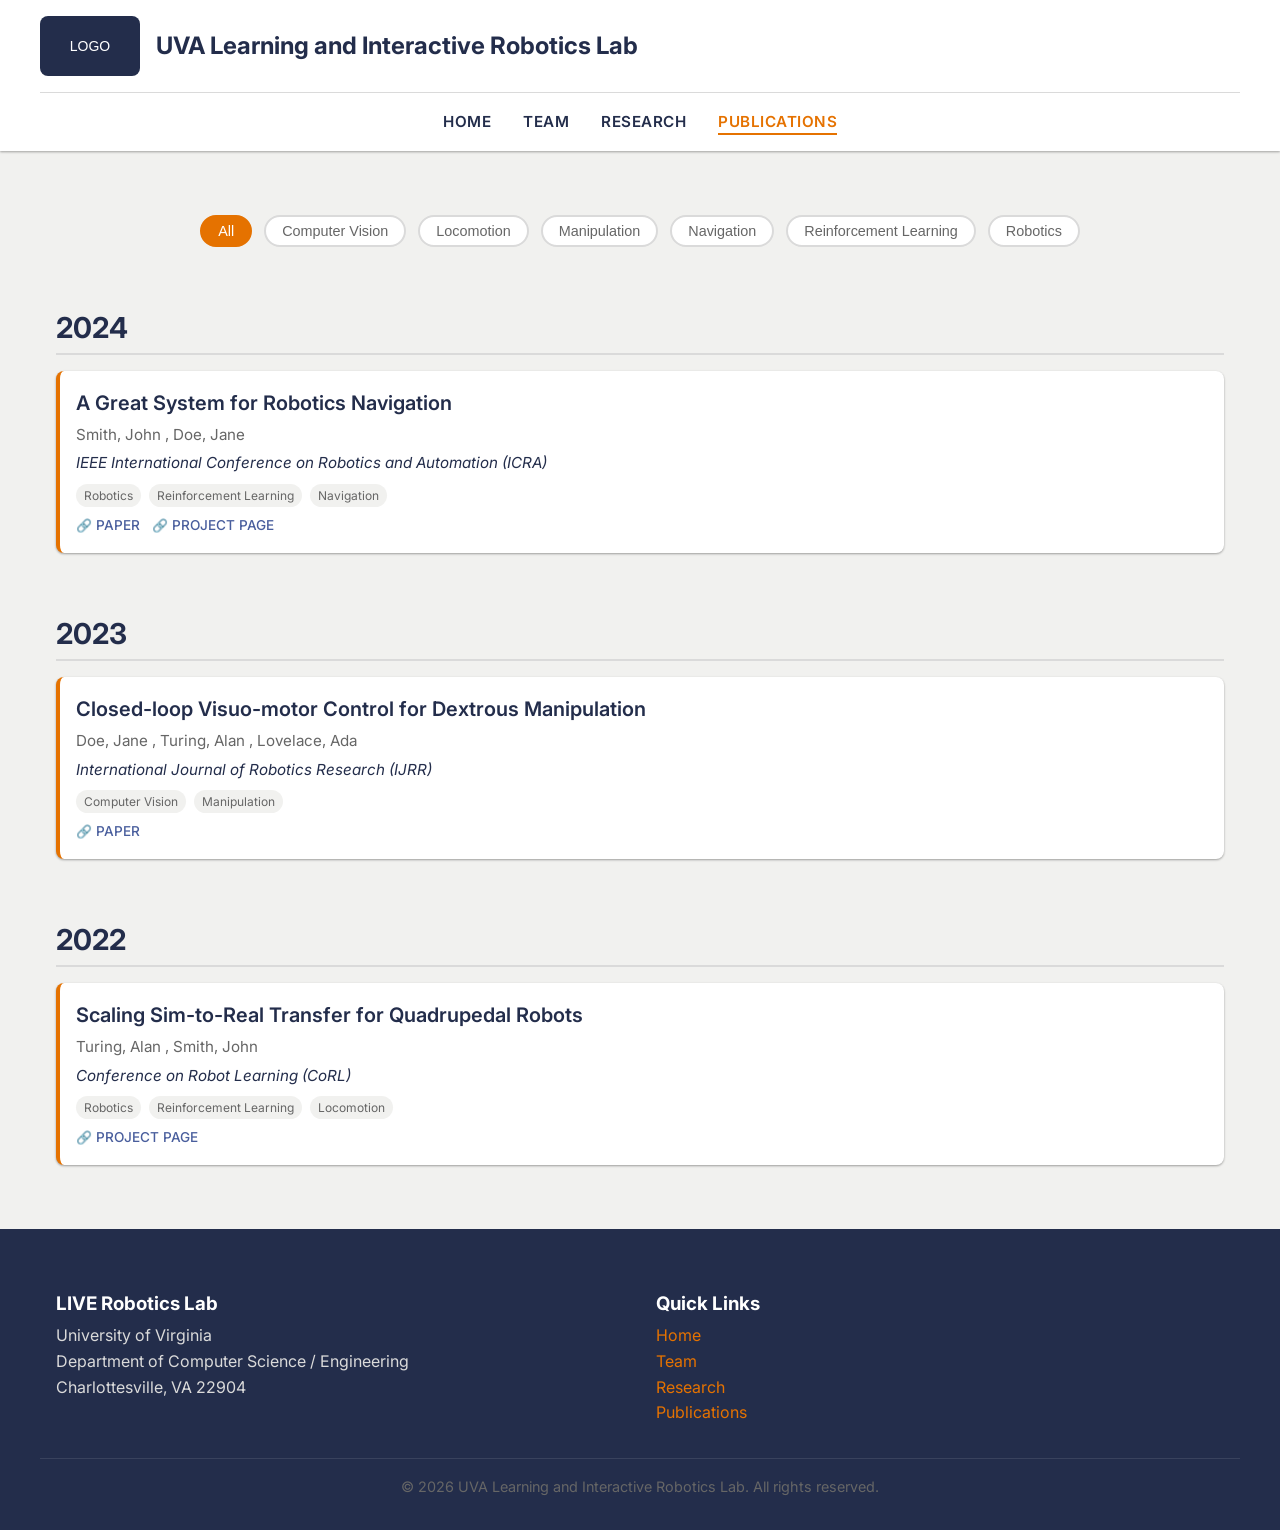
==== publications.html @ df8d678a "website skeleton" ====
<!DOCTYPE html>
<html lang="en">

<head>
    <meta charset="UTF-8">
    <meta name="viewport" content="width=device-width, initial-scale=1.0">
    <title>Publications | LIVE Robotics - UVA</title>
    <!-- Fonts -->
    <link rel="preconnect" href="https://fonts.googleapis.com">
    <link rel="preconnect" href="https://fonts.gstatic.com" crossorigin>
    <link href="https://fonts.googleapis.com/css2?family=Inter:wght@400;500;600;700&display=swap" rel="stylesheet">
    <!-- Styles -->
    <link rel="stylesheet" href="./styles/main.css">
    <link rel="stylesheet" href="./styles/components.css">
    <style>
        .filter-section {
            display: flex;
            flex-wrap: wrap;
            gap: 12px;
            margin-bottom: var(--spacing-xl);
            margin-top: var(--spacing-xl);
            /* Adjusted for no header */
            justify-content: center;
        }

        .filter-btn {
            background: var(--color-white);
            border: 2px solid var(--color-medium-gray);
            color: var(--color-text-gray);
            padding: 6px 16px;
            border-radius: 20px;
            font-size: 0.9rem;
            cursor: pointer;
            transition: all var(--transition-fast);
            font-weight: 500;
        }

        .filter-btn:hover {
            border-color: var(--color-uva-orange);
            color: var(--color-uva-orange);
        }

        .filter-btn.active {
            background: var(--color-uva-orange);
            border-color: var(--color-uva-orange);
            color: var(--color-white);
        }

        .year-group {
            margin-bottom: var(--spacing-xl);
        }

        .year-title {
            font-size: 1.8rem;
            color: var(--color-uva-blue);
            border-bottom: 2px solid var(--color-medium-gray);
            padding-bottom: 8px;
            margin-bottom: var(--spacing-md);
        }

        .pub-item {
            display: flex;
            flex-direction: column;
            padding: var(--spacing-md);
            margin-bottom: var(--spacing-md);
            background: var(--color-white);
            border-radius: 8px;
            box-shadow: var(--shadow-sm);
            border-left: 4px solid var(--color-uva-orange);
            transition: transform var(--transition-fast), box-shadow var(--transition-fast);
        }

        .pub-item:hover {
            transform: translateX(4px);
            box-shadow: var(--shadow-md);
        }

        .pub-title {
            font-size: 1.25rem;
            font-weight: 600;
            color: var(--color-uva-blue);
            margin-bottom: 4px;
        }

        .pub-authors {
            color: var(--color-text-gray);
            margin-bottom: 4px;
            font-size: 0.95rem;
        }

        .pub-venue {
            font-style: italic;
            color: var(--color-text-main);
            margin-bottom: var(--spacing-sm);
            font-size: 0.95rem;
        }

        .pub-tags {
            display: flex;
            flex-wrap: wrap;
            gap: 8px;
            margin-bottom: var(--spacing-sm);
        }

        .pub-tag {
            background: var(--color-light-gray);
            color: var(--color-text-gray);
            font-size: 0.75rem;
            padding: 2px 8px;
            border-radius: 12px;
        }

        .pub-links {
            display: flex;
            gap: 12px;
            margin-top: auto;
        }

        .pub-link {
            display: inline-flex;
            align-items: center;
            font-size: 0.85rem;
            color: var(--color-link-blue);
            font-weight: 500;
            text-transform: uppercase;
        }

        .pub-link::before {
            content: '🔗';
            margin-right: 4px;
            font-size: 0.8rem;
        }

        #pub-loading {
            text-align: center;
            font-size: 1.2rem;
            color: var(--color-text-gray);
            padding: var(--spacing-xl);
        }
    </style>
</head>

<body>

    <header class="global-header">
        <div class="container header-top">
            <a href="index.html" class="header-brand">
                <img src="./assets/images/logo.png" alt="LIVE Lab Logo" class="logo"
                    onerror="this.src='data:image/svg+xml;utf8,<svg xmlns=\'http://www.w3.org/2000/svg\' width=\'100\' height=\'60\'><rect width=\'100\' height=\'60\' fill=\'%23232d4b\'/><text x=\'50\' y=\'35\' font-family=\'Arial\' font-size=\'14\' fill=\'white\' text-anchor=\'middle\'>LOGO</text></svg>'">
                <h1>UVA Learning and Interactive Robotics Lab</h1>
            </a>
            <button class="mobile-menu-toggle">☰</button>
        </div>
        <nav class="container">
            <ul class="nav-menu">
                <li><a href="index.html">Home</a></li>
                <li><a href="team.html">Team</a></li>
                <li><a href="research.html">Research</a></li>
                <li><a href="publications.html" class="active">Publications</a></li>
            </ul>
        </nav>
    </header>

    <main class="container">

        <div class="filter-section" id="filter-container">
            <!-- Filter buttons injected here -->
        </div>

        <div id="pub-loading">Loading publications...</div>

        <div id="publications-container">
            <!-- Publications injected here -->
        </div>

    </main>

    <footer class="global-footer">
        <div class="container footer-content">
            <div>
                <h3>LIVE Robotics Lab</h3>
                <p>University of Virginia<br>
                    Department of Computer Science / Engineering<br>
                    Charlottesville, VA 22904</p>
            </div>
            <div>
                <h3>Quick Links</h3>
                <ul style="list-style: none; padding: 0;">
                    <li><a href="index.html">Home</a></li>
                    <li><a href="team.html">Team</a></li>
                    <li><a href="research.html">Research</a></li>
                    <li><a href="publications.html">Publications</a></li>
                </ul>
            </div>
        </div>
        <div class="container footer-bottom">
            <p>&copy; <span id="year"></span> UVA Learning and Interactive Robotics Lab. All rights reserved.</p>
        </div>
    </footer>

    <script src="./scripts/main.js"></script>
    <script src="./scripts/bibtexParser.js"></script>
    <script>
        document.getElementById('year').textContent = new Date().getFullYear();

        let allPublications = [];
        let activeTag = 'All';

        document.addEventListener('DOMContentLoaded', () => {
            fetch('./data/publications.bib')
                .then(response => {
                    if (!response.ok) throw new Error("Could not find publications.bib");
                    return response.text();
                })
                .then(bibtexData => {
                    const parsed = window.BibtexParser.parse(bibtexData);
                    processPublications(parsed);
                })
                .catch(err => {
                    console.error("Error loading BibTeX:", err);
                    document.getElementById('pub-loading').innerHTML = "No publications found. Please add data/publications.bib.";
                });
        });

        function processPublications(entries) {
            document.getElementById('pub-loading').style.display = 'none';

            allPublications = entries.filter(e => e.fields && e.fields.title).map(entry => {
                const fields = entry.fields;
                let tags = [];
                if (fields.keywords) {
                    tags = fields.keywords.split(',').map(tag => tag.trim());
                }

                let venue = fields.journal || fields.booktitle || fields.publisher || '';

                return {
                    id: entry.id,
                    title: fields.title,
                    authors: formatAuthors(fields.author || ''),
                    venue: venue,
                    year: parseInt(fields.year) || 0,
                    tags: tags,
                    url: fields.url || null,
                    project: fields.project || null
                };
            }).sort((a, b) => b.year - a.year);

            buildFilters();
            renderPublications();
        }

        function formatAuthors(authorStr) {
            return authorStr.replace(/\band\b/g, ', ');
        }

        function buildFilters() {
            const tagSet = new Set();
            allPublications.forEach(pub => pub.tags.forEach(tag => tagSet.add(tag)));

            const tags = Array.from(tagSet).sort();
            tags.unshift('All');

            const filterContainer = document.getElementById('filter-container');
            filterContainer.innerHTML = '';

            tags.forEach(tag => {
                const btn = document.createElement('button');
                btn.className = `filter-btn ${tag === activeTag ? 'active' : ''}`;
                btn.textContent = tag;
                btn.addEventListener('click', () => {
                    activeTag = tag;
                    document.querySelectorAll('.filter-btn').forEach(b => b.classList.remove('active'));
                    btn.classList.add('active');
                    renderPublications();
                });
                filterContainer.appendChild(btn);
            });
        }

        function renderPublications() {
            const container = document.getElementById('publications-container');
            container.innerHTML = '';

            const filtered = allPublications.filter(pub => activeTag === 'All' || pub.tags.includes(activeTag));

            if (filtered.length === 0) {
                container.innerHTML = "<p>No publications match your filter.</p>";
                return;
            }

            const grouped = {};
            filtered.forEach(pub => {
                if (!grouped[pub.year]) grouped[pub.year] = [];
                grouped[pub.year].push(pub);
            });

            Object.keys(grouped).sort((a, b) => b - a).forEach(year => {
                let html = `<div class="year-group">
                                <h2 class="year-title">${year === '0' ? 'In Submission/Other' : year}</h2>`;

                grouped[year].forEach(pub => {
                    let tagsHtml = pub.tags.length > 0 ?
                        `<div class="pub-tags">${pub.tags.map(t => `<span class="pub-tag">${t}</span>`).join('')}</div>` : '';

                    let linksHtml = '';
                    if (pub.url || pub.project) {
                        linksHtml += `<div class="pub-links">`;
                        if (pub.url) linksHtml += `<a href="${pub.url}" target="_blank" class="pub-link">Paper</a>`;
                        if (pub.project) linksHtml += `<a href="${pub.project}" target="_blank" class="pub-link">Project Page</a>`;
                        linksHtml += `</div>`;
                    }

                    html += `
                        <div class="pub-item">
                            <div class="pub-title">${pub.title}</div>
                            <div class="pub-authors">${pub.authors}</div>
                            ${pub.venue ? `<div class="pub-venue">${pub.venue}</div>` : ''}
                            ${tagsHtml}
                            ${linksHtml}
                        </div>
                    `;
                });

                html += `</div>`;
                container.innerHTML += html;
            });
        }
    </script>
</body>

</html>
---- styles/main.css ----
:root {
    /* UVA Color Palette */
    --color-uva-blue: #232d4b;
    --color-uva-orange: #e57200;
    --color-light-gray: #f1f1ef;
    --color-medium-gray: #dadada;
    --color-text-gray: #666666;
    --color-link-blue: #495e9d;

    /* Additional Functional Colors */
    --color-white: #ffffff;
    --color-black: #111111;
    --color-bg: var(--color-light-gray);
    --color-text-main: var(--color-uva-blue);

    /* Typography */
    --font-primary: 'Inter', -apple-system, BlinkMacSystemFont, "Segoe UI", Roboto, Helvetica, Arial, sans-serif;

    /* Spacing */
    --spacing-xs: 0.25rem;
    --spacing-sm: 0.5rem;
    --spacing-md: 1rem;
    --spacing-lg: 2rem;
    --spacing-xl: 4rem;

    /* Effects */
    --shadow-sm: 0 1px 3px rgba(0, 0, 0, 0.12), 0 1px 2px rgba(0, 0, 0, 0.24);
    --shadow-md: 0 4px 6px rgba(0, 0, 0, 0.1), 0 1px 3px rgba(0, 0, 0, 0.08);
    --shadow-lg: 0 10px 20px rgba(0, 0, 0, 0.15), 0 6px 6px rgba(0, 0, 0, 0.10);
    --transition-fast: 0.2s ease-in-out;
    --transition-medium: 0.3s ease-in-out;
}

* {
    box-sizing: border-box;
    margin: 0;
    padding: 0;
}

body {
    font-family: var(--font-primary);
    background-color: var(--color-bg);
    color: var(--color-text-main);
    line-height: 1.6;
    font-size: 16px;
    -webkit-font-smoothing: antialiased;
}

h1,
h2,
h3,
h4,
h5,
h6 {
    font-weight: 700;
    color: var(--color-uva-blue);
    margin-bottom: var(--spacing-sm);
    line-height: 1.2;
}

p {
    color: var(--color-text-gray);
    margin-bottom: var(--spacing-md);
}

a {
    color: var(--color-link-blue);
    text-decoration: none;
    transition: color var(--transition-fast);
}

a:hover {
    text-decoration: underline;
    color: var(--color-uva-orange);
}

img {
    max-width: 100%;
    border-radius: 8px;
}

/* Layout Core */
.container {
    max-width: 1200px;
    margin: 0 auto;
    padding: 0 var(--spacing-md);
}

.section {
    padding: var(--spacing-xl) 0;
}

.section-light {
    background-color: var(--color-white);
}

.section-title {
    font-size: 2.5rem;
    text-align: center;
    margin-bottom: var(--spacing-xl);
    position: relative;
}

.section-title::after {
    content: '';
    display: block;
    width: 60px;
    height: 4px;
    background-color: var(--color-uva-orange);
    margin: var(--spacing-sm) auto 0;
    border-radius: 2px;
}
---- styles/components.css ----
/* Reusable UI Components */

/* Buttons */
.btn {
    display: inline-block;
    padding: 0.75rem 1.5rem;
    border-radius: 4px;
    font-weight: 600;
    text-align: center;
    cursor: pointer;
    transition: all var(--transition-medium);
    border: none;
    text-transform: uppercase;
    letter-spacing: 0.5px;
    font-size: 0.9rem;
}

.btn-primary {
    background-color: var(--color-uva-orange);
    color: var(--color-white);
    box-shadow: var(--shadow-sm);
}

.btn-primary:hover {
    background-color: #cc6600;
    text-decoration: none;
    color: var(--color-white);
    box-shadow: var(--shadow-md);
    transform: translateY(-2px);
}

.btn-secondary {
    background-color: var(--color-uva-blue);
    color: var(--color-white);
}

.btn-secondary:hover {
    background-color: #1a2238;
    text-decoration: none;
    color: var(--color-white);
    transform: translateY(-2px);
}

.btn-outline {
    background-color: transparent;
    border: 2px solid var(--color-uva-blue);
    color: var(--color-uva-blue);
}

.btn-outline:hover {
    background-color: var(--color-uva-blue);
    color: var(--color-white);
    text-decoration: none;
}

/* Header & Navigation */
.global-header {
    background-color: var(--color-white);
    box-shadow: var(--shadow-sm);
    position: sticky;
    top: 0;
    z-index: 1000;
    width: 100%;
}

.header-top {
    display: flex;
    justify-content: space-between;
    align-items: center;
    padding: var(--spacing-md) 0;
    border-bottom: 1px solid var(--color-medium-gray);
}

.header-brand {
    display: flex;
    align-items: center;
    gap: var(--spacing-md);
    text-decoration: none;
}

.header-brand img.logo {
    height: 60px;
    width: auto;
    object-fit: contain;
}

.header-brand h1 {
    font-size: 1.5rem;
    margin: 0;
    color: var(--color-uva-blue);
    line-height: 1.2;
}

.nav-menu {
    display: flex;
    list-style: none;
    gap: var(--spacing-lg);
    padding: var(--spacing-md) 0;
    margin: 0;
    justify-content: center;
}

.nav-menu li a {
    color: var(--color-text-main);
    font-weight: 600;
    text-transform: uppercase;
    font-size: 0.95rem;
    letter-spacing: 0.5px;
    position: relative;
    padding-bottom: 4px;
}

.nav-menu li a::after {
    content: '';
    position: absolute;
    width: 0;
    height: 2px;
    bottom: 0;
    left: 0;
    background-color: var(--color-uva-orange);
    transition: width var(--transition-fast);
}

.nav-menu li a:hover {
    color: var(--color-uva-orange);
    text-decoration: none;
}

.nav-menu li a:hover::after {
    width: 100%;
}

.nav-menu li a.active {
    color: var(--color-uva-orange);
}

.nav-menu li a.active::after {
    width: 100%;
}

/* Mobile Menu Toggle */
.mobile-menu-toggle {
    display: none;
    font-size: 1.5rem;
    background: none;
    border: none;
    color: var(--color-uva-blue);
    cursor: pointer;
}

/* Footer */
.global-footer {
    background-color: var(--color-uva-blue);
    color: var(--color-white);
    padding: var(--spacing-xl) 0 var(--spacing-md);
    margin-top: var(--spacing-xl);
}

.footer-content {
    display: grid;
    grid-template-columns: 1fr 1fr;
    gap: var(--spacing-lg);
    margin-bottom: var(--spacing-lg);
}

.footer-content h3 {
    color: var(--color-white);
}

.footer-content p {
    color: var(--color-medium-gray);
}

.footer-content a {
    color: var(--color-uva-orange);
}

.footer-bottom {
    text-align: center;
    border-top: 1px solid rgba(255, 255, 255, 0.1);
    padding-top: var(--spacing-md);
    font-size: 0.9rem;
    color: var(--color-medium-gray);
}

/* Responsive */
@media (max-width: 768px) {
    .header-top {
        flex-direction: column;
        align-items: flex-start;
        gap: var(--spacing-sm);
    }

    .header-brand h1 {
        font-size: 1.2rem;
    }

    .nav-menu {
        flex-direction: column;
        gap: var(--spacing-sm);
        display: none;
        padding-bottom: var(--spacing-md);
    }

    .nav-menu.active {
        display: flex;
    }

    .mobile-menu-toggle {
        display: block;
        position: absolute;
        right: var(--spacing-md);
        top: var(--spacing-md);
    }

    .footer-content {
        grid-template-columns: 1fr;
    }
}
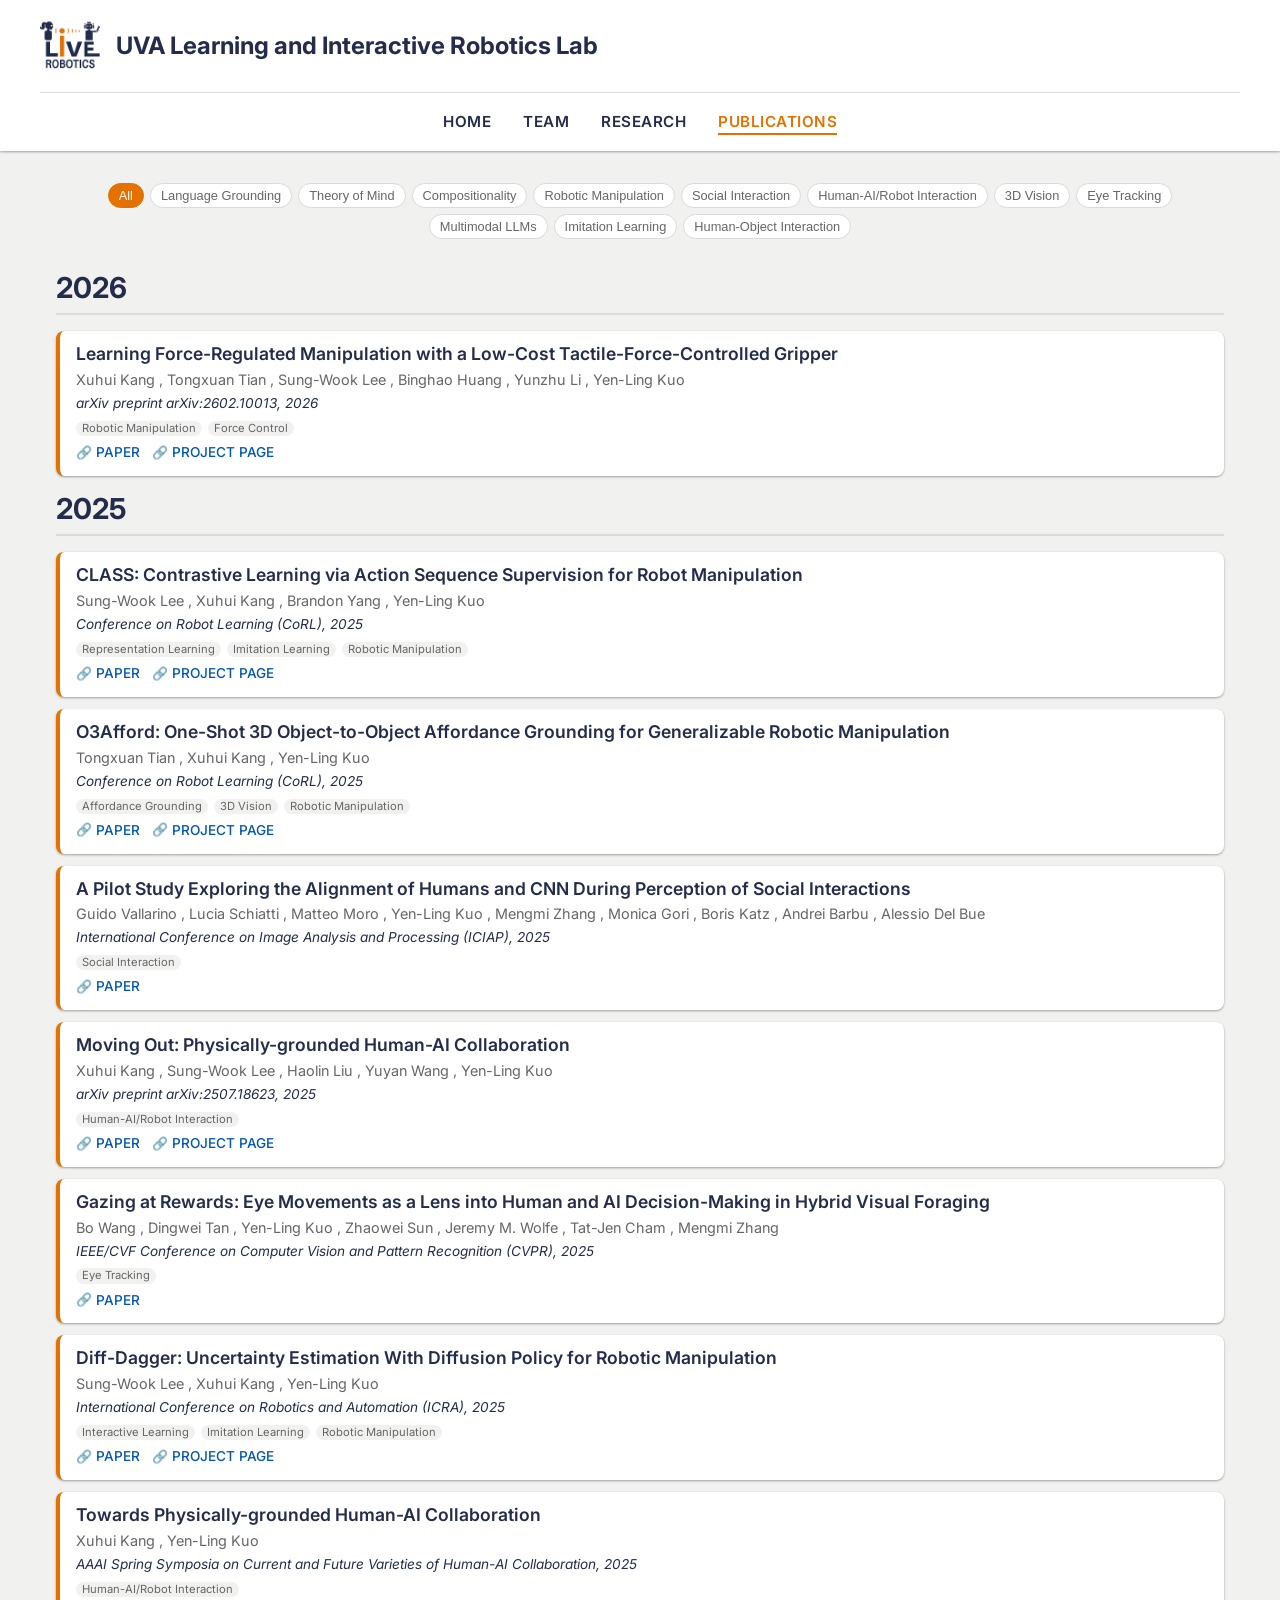
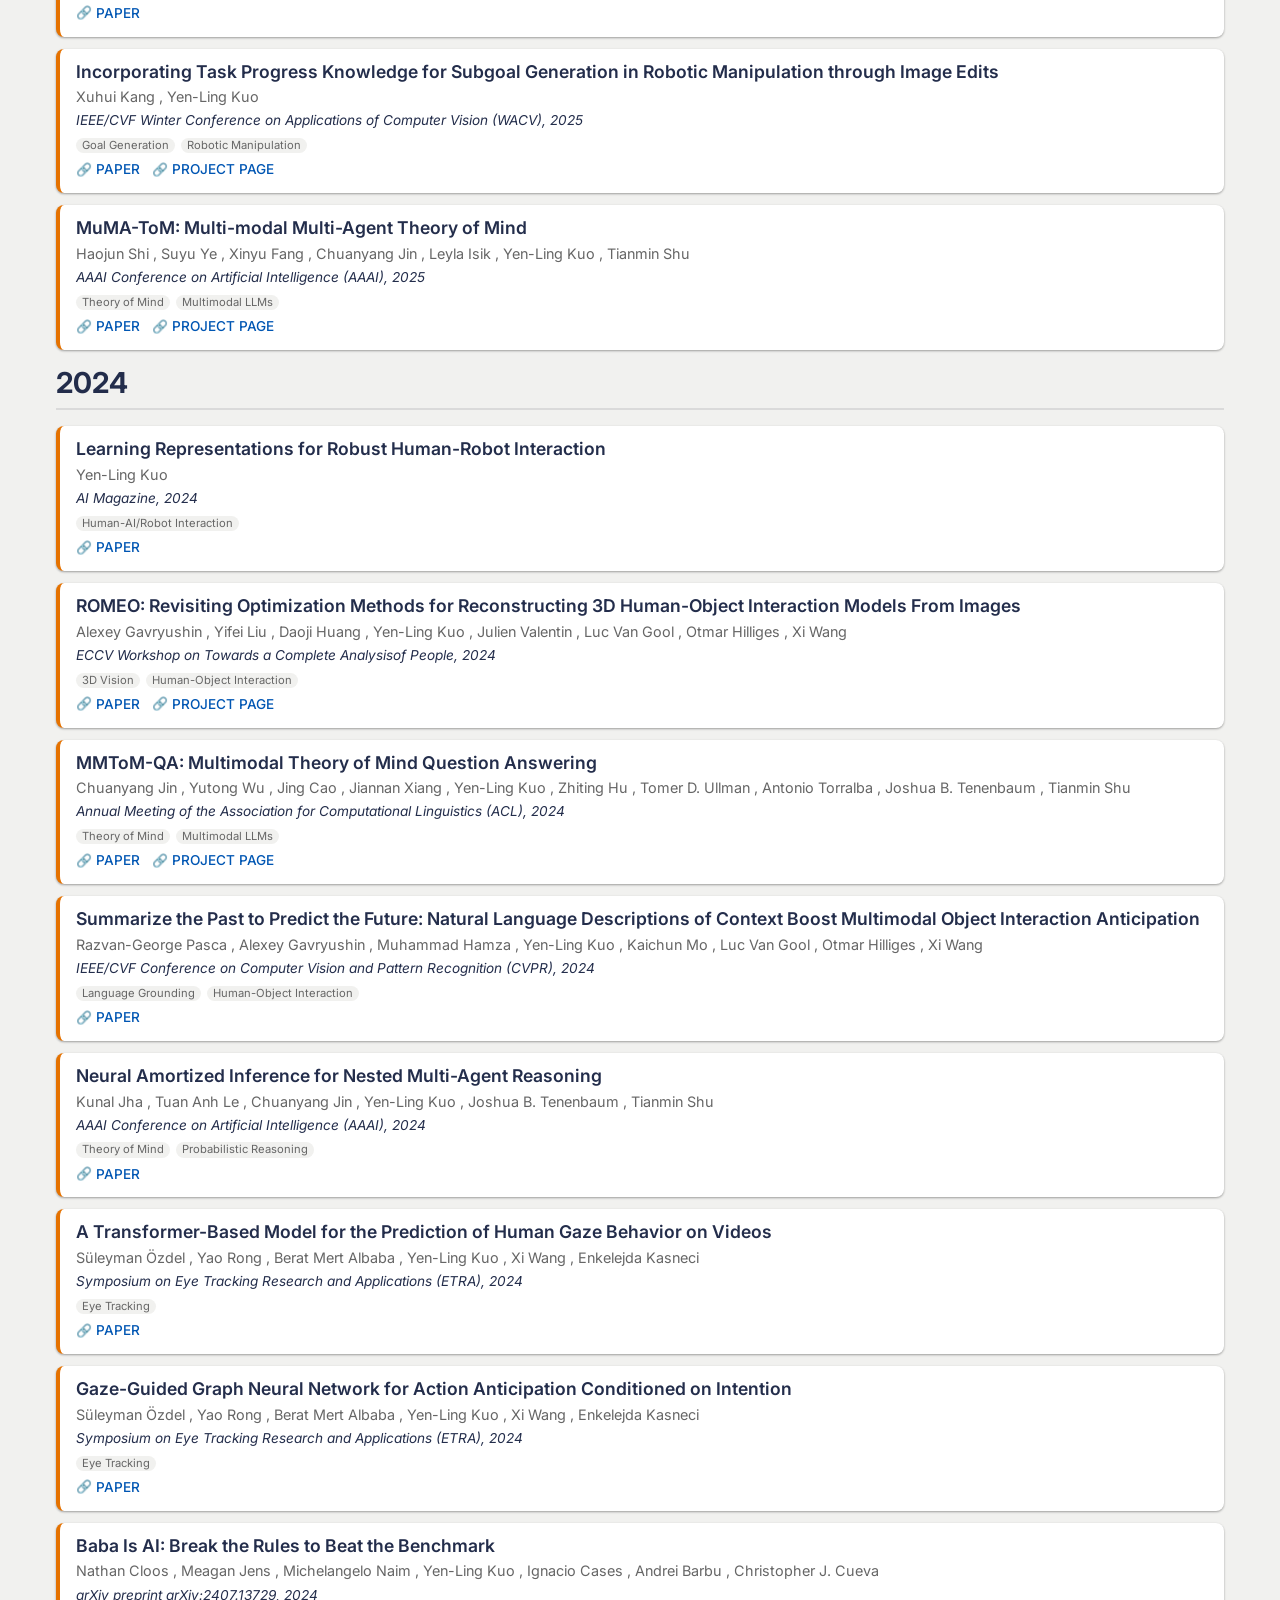
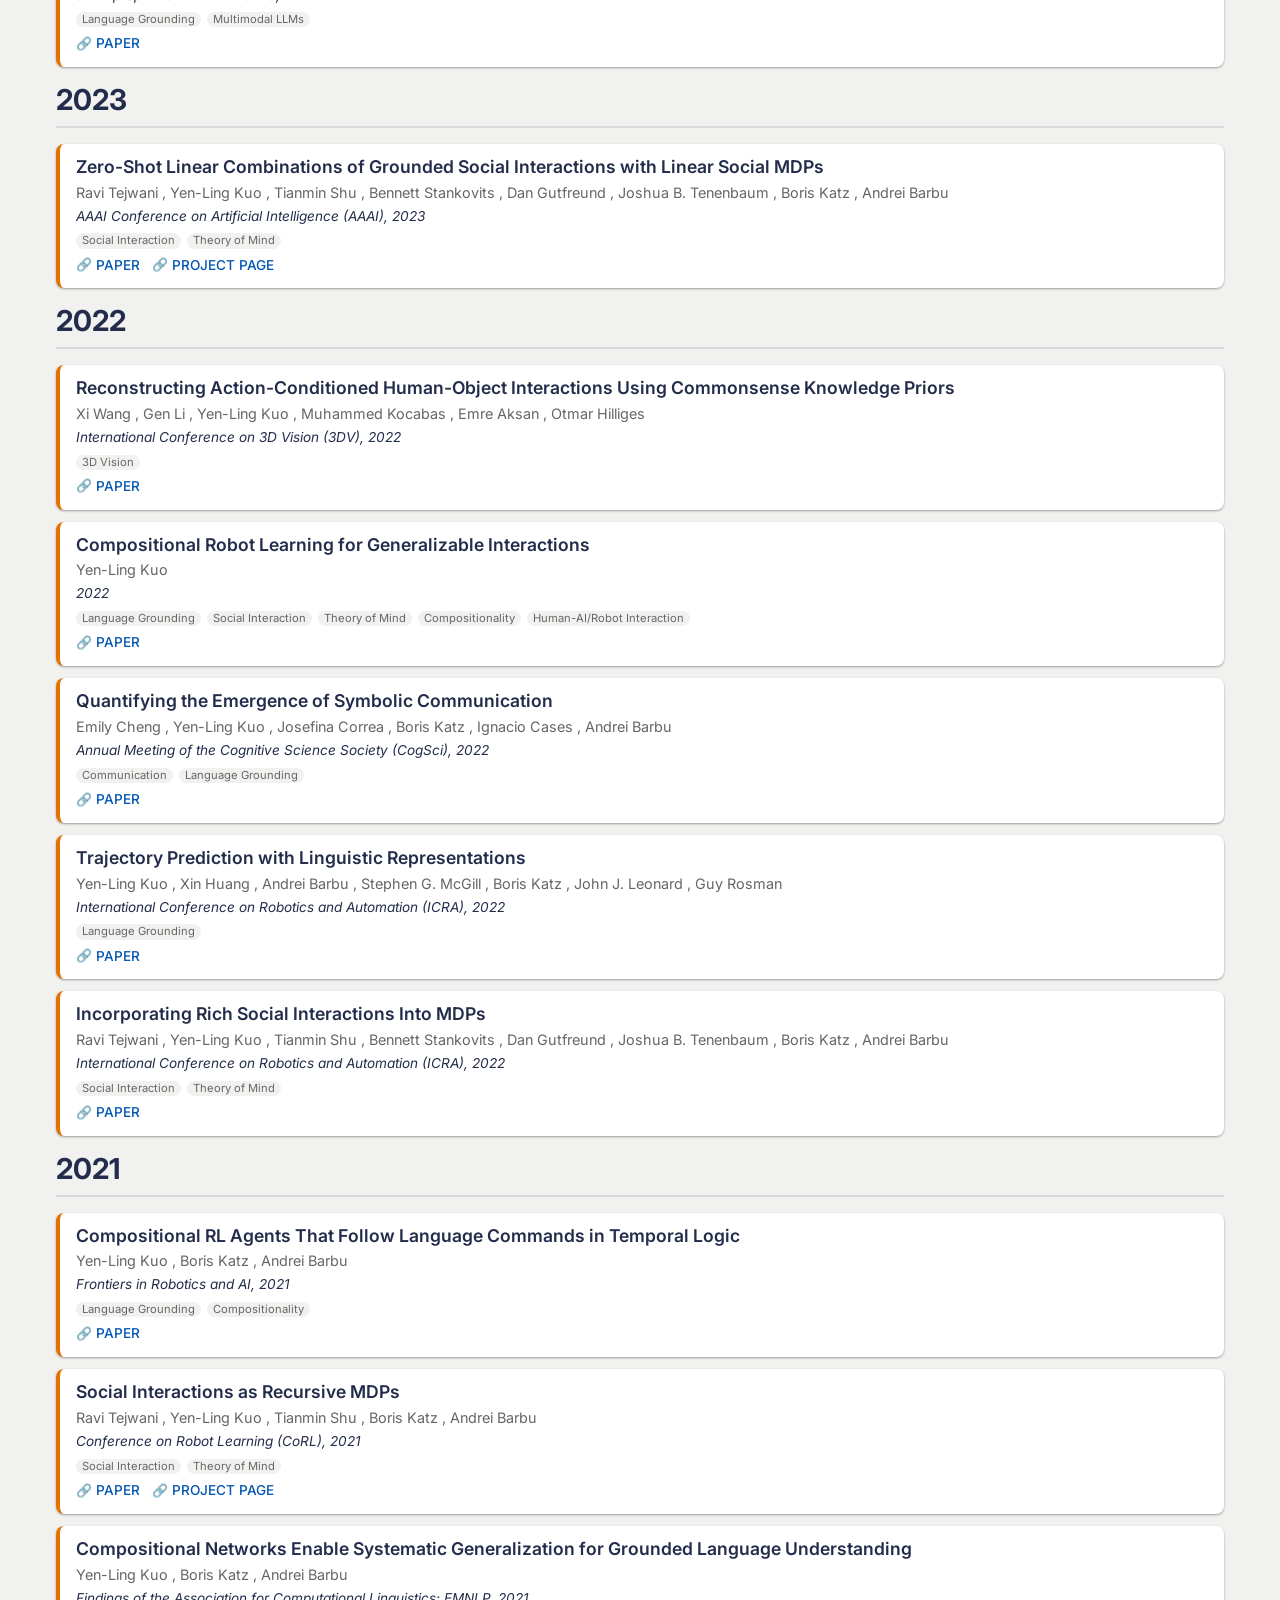
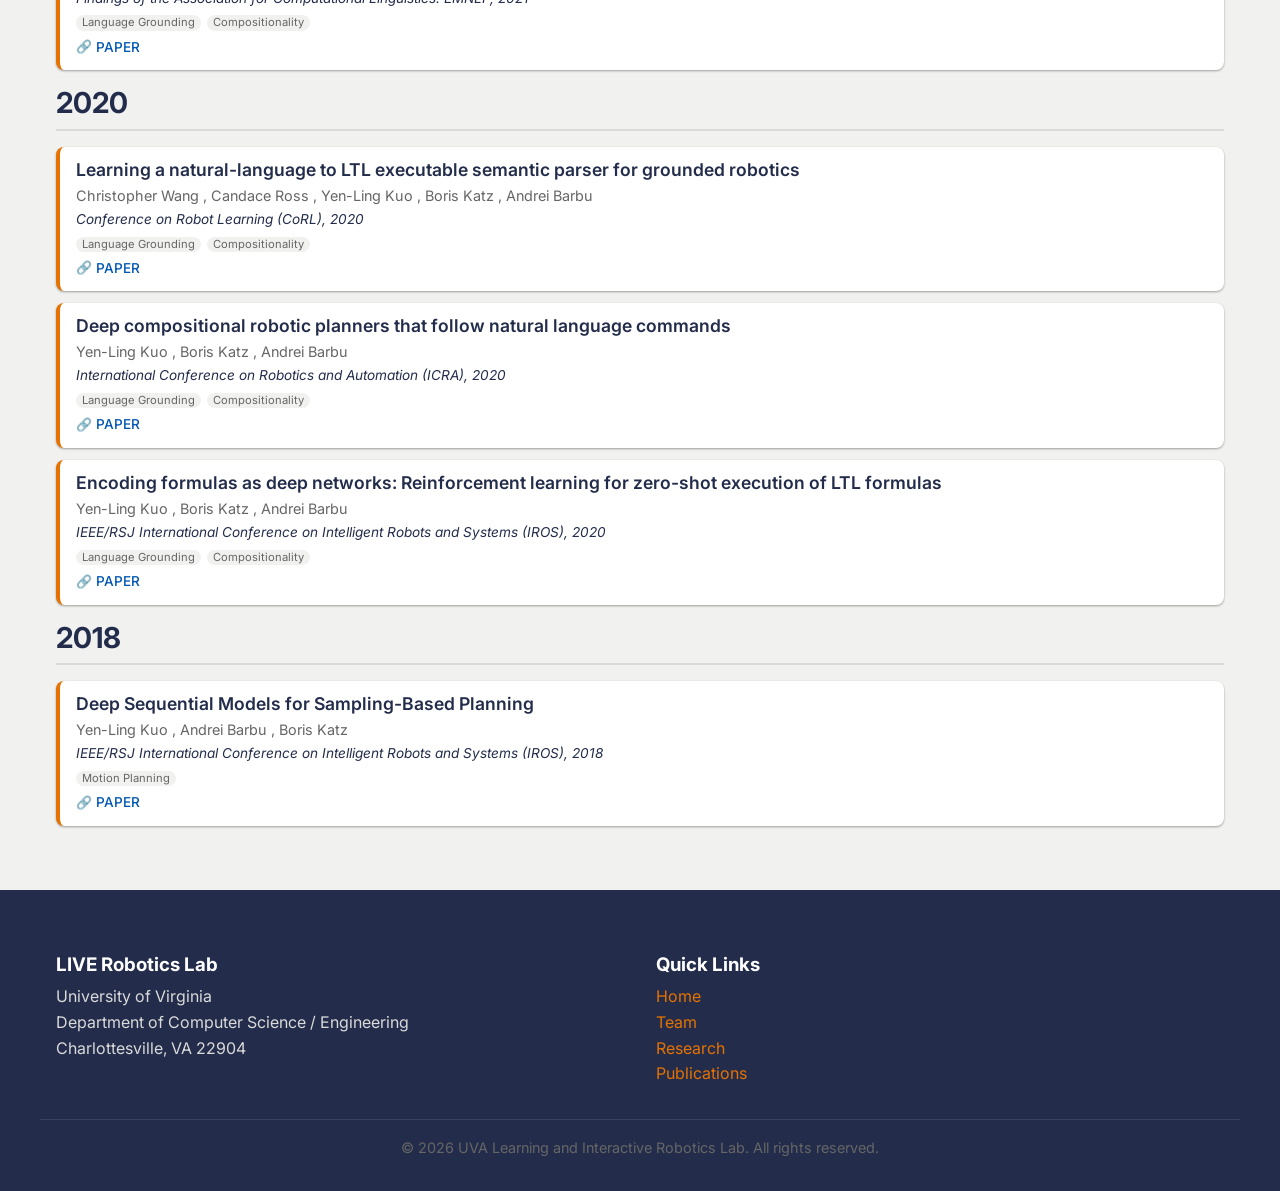
==== commit 41b53962: "update publication" ====
--- a/publications.html
+++ b/publications.html
@@ -16,20 +16,19 @@
         .filter-section {
             display: flex;
             flex-wrap: wrap;
-            gap: 12px;
-            margin-bottom: var(--spacing-xl);
-            margin-top: var(--spacing-xl);
-            /* Adjusted for no header */
+            gap: 6px;
+            margin-bottom: var(--spacing-lg);
+            margin-top: var(--spacing-lg);
             justify-content: center;
         }
 
         .filter-btn {
             background: var(--color-white);
-            border: 2px solid var(--color-medium-gray);
+            border: 1px solid var(--color-medium-gray);
             color: var(--color-text-gray);
-            padding: 6px 16px;
-            border-radius: 20px;
-            font-size: 0.9rem;
+            padding: 4px 10px;
+            border-radius: 16px;
+            font-size: 0.8rem;
             cursor: pointer;
             transition: all var(--transition-fast);
             font-weight: 500;
@@ -47,7 +46,7 @@
         }
 
         .year-group {
-            margin-bottom: var(--spacing-xl);
+            margin-bottom: var(--spacing-md);
         }
 
         .year-title {
@@ -61,8 +60,8 @@
         .pub-item {
             display: flex;
             flex-direction: column;
-            padding: var(--spacing-md);
-            margin-bottom: var(--spacing-md);
+            padding: 12px 16px;
+            margin-bottom: 12px;
             background: var(--color-white);
             border-radius: 8px;
             box-shadow: var(--shadow-sm);
@@ -76,38 +75,40 @@
         }
 
         .pub-title {
-            font-size: 1.25rem;
+            font-size: 1.1rem;
             font-weight: 600;
             color: var(--color-uva-blue);
-            margin-bottom: 4px;
+            margin-bottom: 2px;
+            line-height: 1.3;
         }
 
         .pub-authors {
             color: var(--color-text-gray);
-            margin-bottom: 4px;
-            font-size: 0.95rem;
+            margin-bottom: 2px;
+            font-size: 0.9rem;
         }
 
         .pub-venue {
             font-style: italic;
             color: var(--color-text-main);
-            margin-bottom: var(--spacing-sm);
-            font-size: 0.95rem;
+            margin-bottom: 6px;
+            font-size: 0.85rem;
         }
 
         .pub-tags {
             display: flex;
             flex-wrap: wrap;
-            gap: 8px;
-            margin-bottom: var(--spacing-sm);
+            gap: 6px;
+            margin-bottom: 6px;
         }
 
         .pub-tag {
             background: var(--color-light-gray);
             color: var(--color-text-gray);
-            font-size: 0.75rem;
-            padding: 2px 8px;
+            font-size: 0.7rem;
+            padding: 2px 6px;
             border-radius: 12px;
+            line-height: 1;
         }
 
         .pub-links {
@@ -255,10 +256,16 @@
         }
 
         function buildFilters() {
-            const tagSet = new Set();
-            allPublications.forEach(pub => pub.tags.forEach(tag => tagSet.add(tag)));
-
-            const tags = Array.from(tagSet).sort();
+            const tagCounts = {};
+            allPublications.forEach(pub => {
+                pub.tags.forEach(tag => {
+                    tagCounts[tag] = (tagCounts[tag] || 0) + 1;
+                });
+            });
+
+            const tags = Object.keys(tagCounts)
+                .filter(tag => tagCounts[tag] >= 2)
+                .sort((a, b) => tagCounts[b] - tagCounts[a]);
             tags.unshift('All');
 
             const filterContainer = document.getElementById('filter-container');
@@ -269,9 +276,17 @@
                 btn.className = `filter-btn ${tag === activeTag ? 'active' : ''}`;
                 btn.textContent = tag;
                 btn.addEventListener('click', () => {
-                    activeTag = tag;
-                    document.querySelectorAll('.filter-btn').forEach(b => b.classList.remove('active'));
-                    btn.classList.add('active');
+                    if (activeTag === tag && tag !== 'All') {
+                        activeTag = 'All';
+                        document.querySelectorAll('.filter-btn').forEach(b => {
+                            b.classList.remove('active');
+                            if (b.textContent === 'All') b.classList.add('active');
+                        });
+                    } else {
+                        activeTag = tag;
+                        document.querySelectorAll('.filter-btn').forEach(b => b.classList.remove('active'));
+                        btn.classList.add('active');
+                    }
                     renderPublications();
                 });
                 filterContainer.appendChild(btn);
@@ -311,11 +326,16 @@
                         linksHtml += `</div>`;
                     }
 
+                    let venueHtml = pub.venue ? pub.venue : '';
+                    if (pub.year > 0) {
+                        venueHtml += venueHtml ? `, ${pub.year}` : `${pub.year}`;
+                    }
+
                     html += `
                         <div class="pub-item">
                             <div class="pub-title">${pub.title}</div>
                             <div class="pub-authors">${pub.authors}</div>
-                            ${pub.venue ? `<div class="pub-venue">${pub.venue}</div>` : ''}
+                            ${venueHtml ? `<div class="pub-venue">${venueHtml}</div>` : ''}
                             ${tagsHtml}
                             ${linksHtml}
                         </div>
--- a/styles/main.css
+++ b/styles/main.css
@@ -5,7 +5,7 @@
     --color-light-gray: #f1f1ef;
     --color-medium-gray: #dadada;
     --color-text-gray: #666666;
-    --color-link-blue: #495e9d;
+    --color-link-blue: #0056b3;
 
     /* Additional Functional Colors */
     --color-white: #ffffff;
